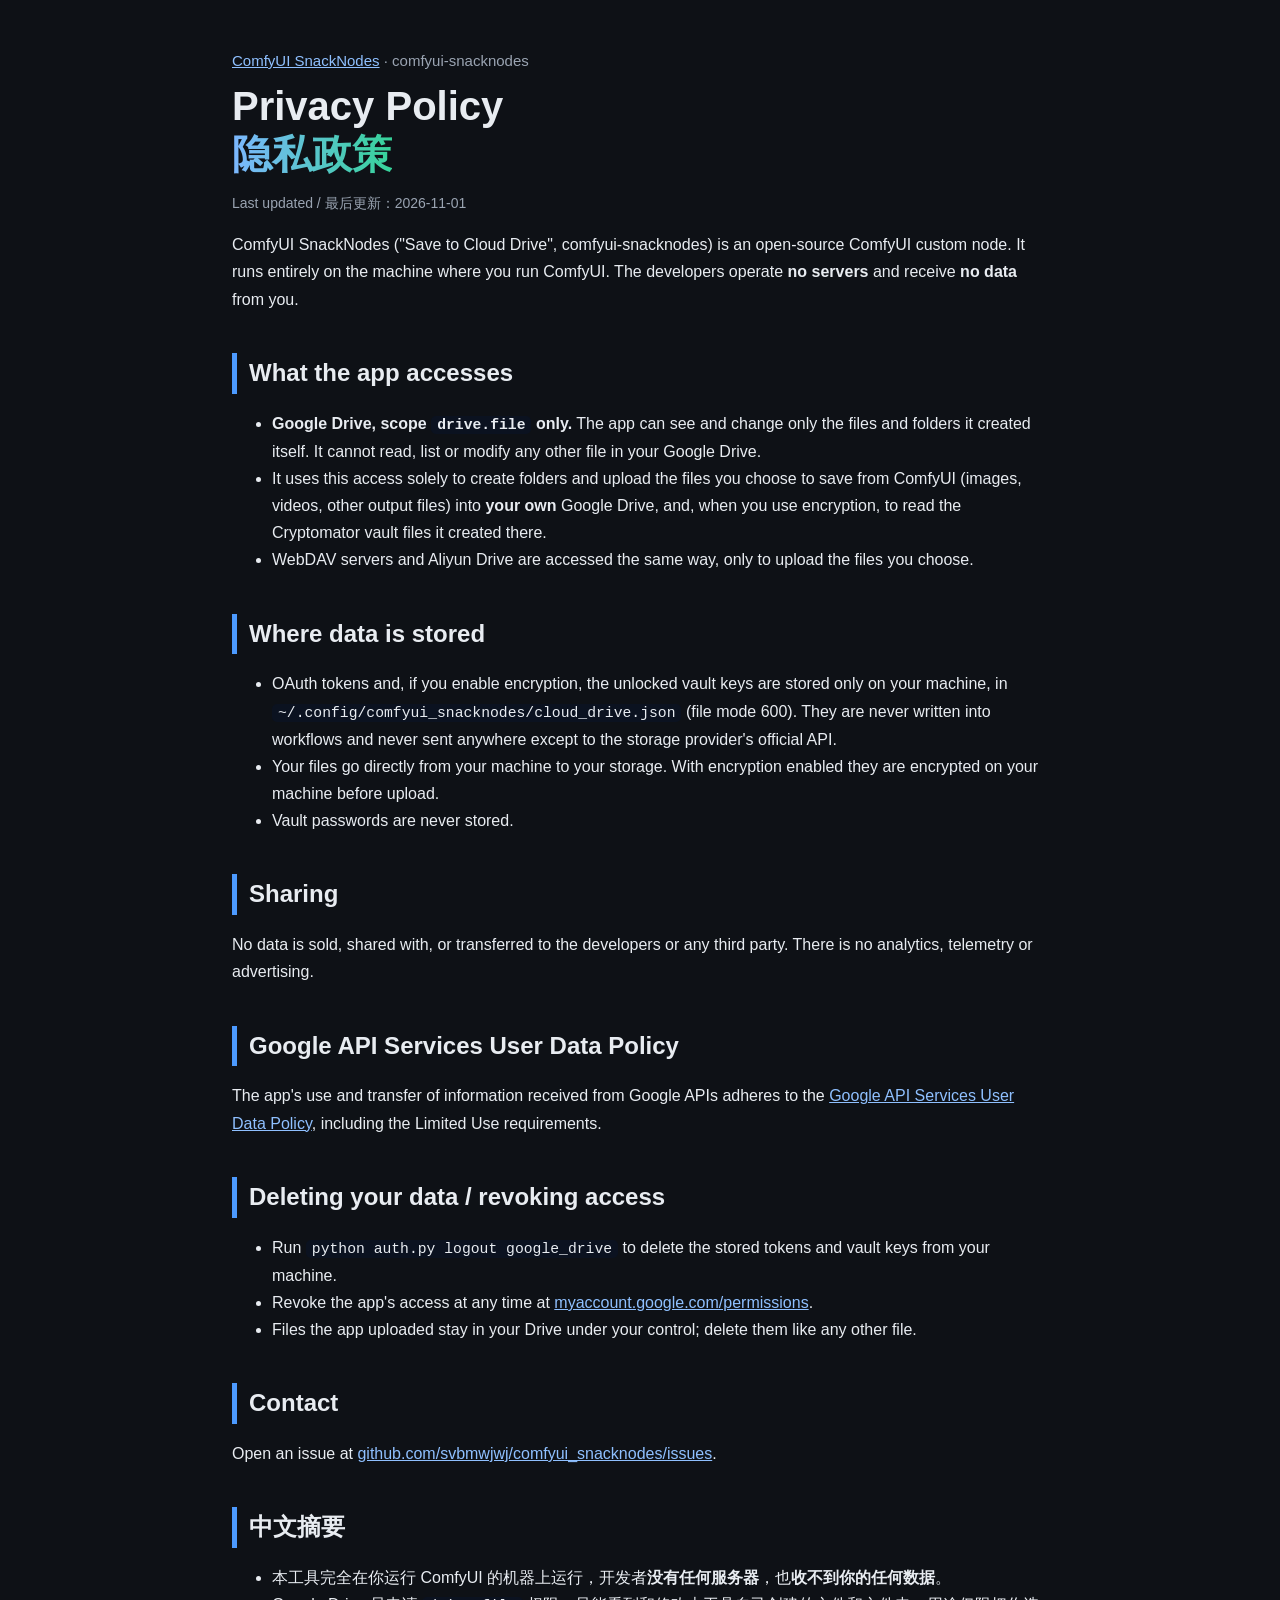
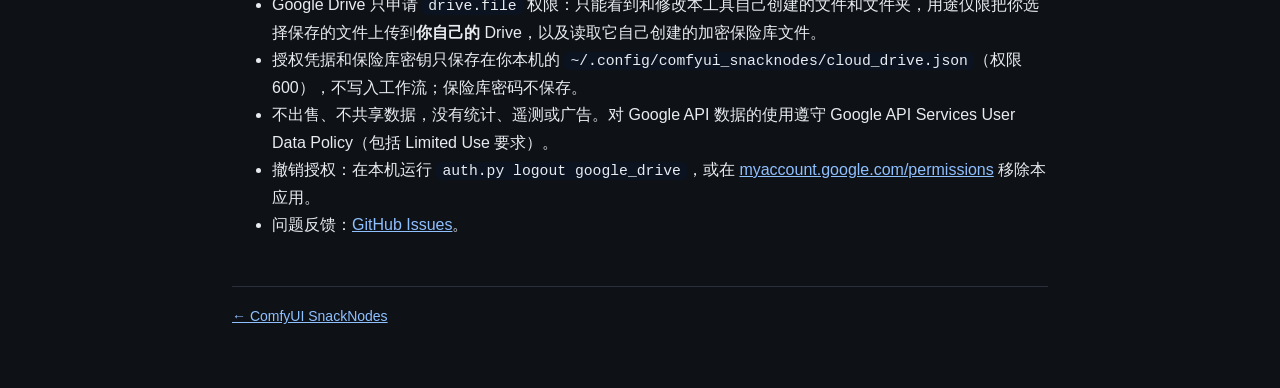
==== docs/privacy.html @ 44e05dbb "Project homepage and privacy page for GitHub Pages (snacknodes.linksluckytime.com) Google's brand ve" ====
<!DOCTYPE html>
<html lang="en">
<head>
<meta charset="utf-8">
<meta name="viewport" content="width=device-width, initial-scale=1">
<title>Privacy Policy / 隐私政策 · ComfyUI SnackNodes</title>
<link rel="stylesheet" href="assets/style.css">
</head>
<body><main>

<header>
  <div class="tag"><a href="./">ComfyUI SnackNodes</a> · comfyui-snacknodes</div>
  <h1>Privacy Policy<br><span>隐私政策</span></h1>
  <p class="lang">Last updated / 最后更新：2026-11-01</p>
</header>

<p>ComfyUI SnackNodes ("Save to Cloud Drive", comfyui-snacknodes) is an open-source ComfyUI custom node.
It runs entirely on the machine where you run ComfyUI. The developers operate <strong>no servers</strong> and receive <strong>no data</strong> from you.</p>

<h2>What the app accesses</h2>
<ul>
  <li><strong>Google Drive, scope <code>drive.file</code> only.</strong> The app can see and change only the files and folders it created itself. It cannot read, list or modify any other file in your Google Drive.</li>
  <li>It uses this access solely to create folders and upload the files you choose to save from ComfyUI (images, videos, other output files) into <strong>your own</strong> Google Drive, and, when you use encryption, to read the Cryptomator vault files it created there.</li>
  <li>WebDAV servers and Aliyun Drive are accessed the same way, only to upload the files you choose.</li>
</ul>

<h2>Where data is stored</h2>
<ul>
  <li>OAuth tokens and, if you enable encryption, the unlocked vault keys are stored only on your machine, in <code>~/.config/comfyui_snacknodes/cloud_drive.json</code> (file mode 600). They are never written into workflows and never sent anywhere except to the storage provider's official API.</li>
  <li>Your files go directly from your machine to your storage. With encryption enabled they are encrypted on your machine before upload.</li>
  <li>Vault passwords are never stored.</li>
</ul>

<h2>Sharing</h2>
<p>No data is sold, shared with, or transferred to the developers or any third party. There is no analytics, telemetry or advertising.</p>

<h2>Google API Services User Data Policy</h2>
<p>The app's use and transfer of information received from Google APIs adheres to the
<a href="https://developers.google.com/terms/api-services-user-data-policy">Google API Services User Data Policy</a>, including the Limited Use requirements.</p>

<h2>Deleting your data / revoking access</h2>
<ul>
  <li>Run <code>python auth.py logout google_drive</code> to delete the stored tokens and vault keys from your machine.</li>
  <li>Revoke the app's access at any time at <a href="https://myaccount.google.com/permissions">myaccount.google.com/permissions</a>.</li>
  <li>Files the app uploaded stay in your Drive under your control; delete them like any other file.</li>
</ul>

<h2>Contact</h2>
<p>Open an issue at <a href="https://github.com/svbmwjwj/comfyui_snacknodes/issues">github.com/svbmwjwj/comfyui_snacknodes/issues</a>.</p>

<h2>中文摘要</h2>
<ul>
  <li>本工具完全在你运行 ComfyUI 的机器上运行，开发者<strong>没有任何服务器</strong>，也<strong>收不到你的任何数据</strong>。</li>
  <li>Google Drive 只申请 <code>drive.file</code> 权限：只能看到和修改本工具自己创建的文件和文件夹，用途仅限把你选择保存的文件上传到<strong>你自己的</strong> Drive，以及读取它自己创建的加密保险库文件。</li>
  <li>授权凭据和保险库密钥只保存在你本机的 <code>~/.config/comfyui_snacknodes/cloud_drive.json</code>（权限 600），不写入工作流；保险库密码不保存。</li>
  <li>不出售、不共享数据，没有统计、遥测或广告。对 Google API 数据的使用遵守 Google API Services User Data Policy（包括 Limited Use 要求）。</li>
  <li>撤销授权：在本机运行 <code>auth.py logout google_drive</code>，或在 <a href="https://myaccount.google.com/permissions">myaccount.google.com/permissions</a> 移除本应用。</li>
  <li>问题反馈：<a href="https://github.com/svbmwjwj/comfyui_snacknodes/issues">GitHub Issues</a>。</li>
</ul>

<footer><a href="./">← ComfyUI SnackNodes</a></footer>
</main></body>
</html>
---- docs/assets/style.css ----
:root { --bg:#0e1116; --panel:#161b22; --line:#2a313c; --text:#e8ecf1; --muted:#9aa4b2; --accent:#4c9aff; --green:#36d399; }
* { box-sizing: border-box; }
body { margin: 0; background: var(--bg); color: var(--text); line-height: 1.7;
       font-family: -apple-system, BlinkMacSystemFont, "Segoe UI", "PingFang SC", "Noto Sans SC", "Microsoft YaHei", sans-serif; }
main { max-width: 860px; margin: 0 auto; padding: 48px 22px 64px; }
a { color: #8fc0ff; }
header .tag { color: var(--muted); font-size: 15px; }
h1 { font-size: 40px; line-height: 1.2; margin: 8px 0 12px; }
h1 span { background: linear-gradient(90deg,#7cb7ff,#36d399); -webkit-background-clip: text; background-clip: text; color: transparent; }
h2 { font-size: 24px; margin: 40px 0 12px; border-left: 5px solid var(--accent); padding-left: 12px; }
h3 { font-size: 18px; margin: 22px 0 6px; }
.lead { font-size: 19px; color: #c9d1db; }
.grid { display: grid; grid-template-columns: repeat(auto-fit, minmax(240px, 1fr)); gap: 14px; }
.card { background: var(--panel); border: 1px solid var(--line); border-radius: 14px; padding: 16px 18px; }
.card b { display: block; margin-bottom: 4px; }
.card p { margin: 0; color: var(--muted); font-size: 15px; }
img.shot { width: 100%; border-radius: 12px; border: 1px solid var(--line); }
pre, code { font-family: ui-monospace, "JetBrains Mono", Menlo, Consolas, monospace; }
pre { background: #0b1220; border: 1px solid #1f2a3a; border-radius: 10px; padding: 14px 16px; overflow-x: auto; font-size: 14px; }
code { background: #0b1220; padding: 1px 6px; border-radius: 5px; font-size: 0.92em; }
.btns a { display: inline-block; margin: 6px 10px 0 0; padding: 9px 16px; border-radius: 10px; text-decoration: none;
          background: var(--accent); color: #fff; font-weight: 600; }
.btns a.alt { background: var(--panel); border: 1px solid var(--line); color: var(--text); }
footer { margin-top: 48px; padding-top: 18px; border-top: 1px solid var(--line); color: var(--muted); font-size: 14px; }
.lang { color: var(--muted); font-size: 14px; }
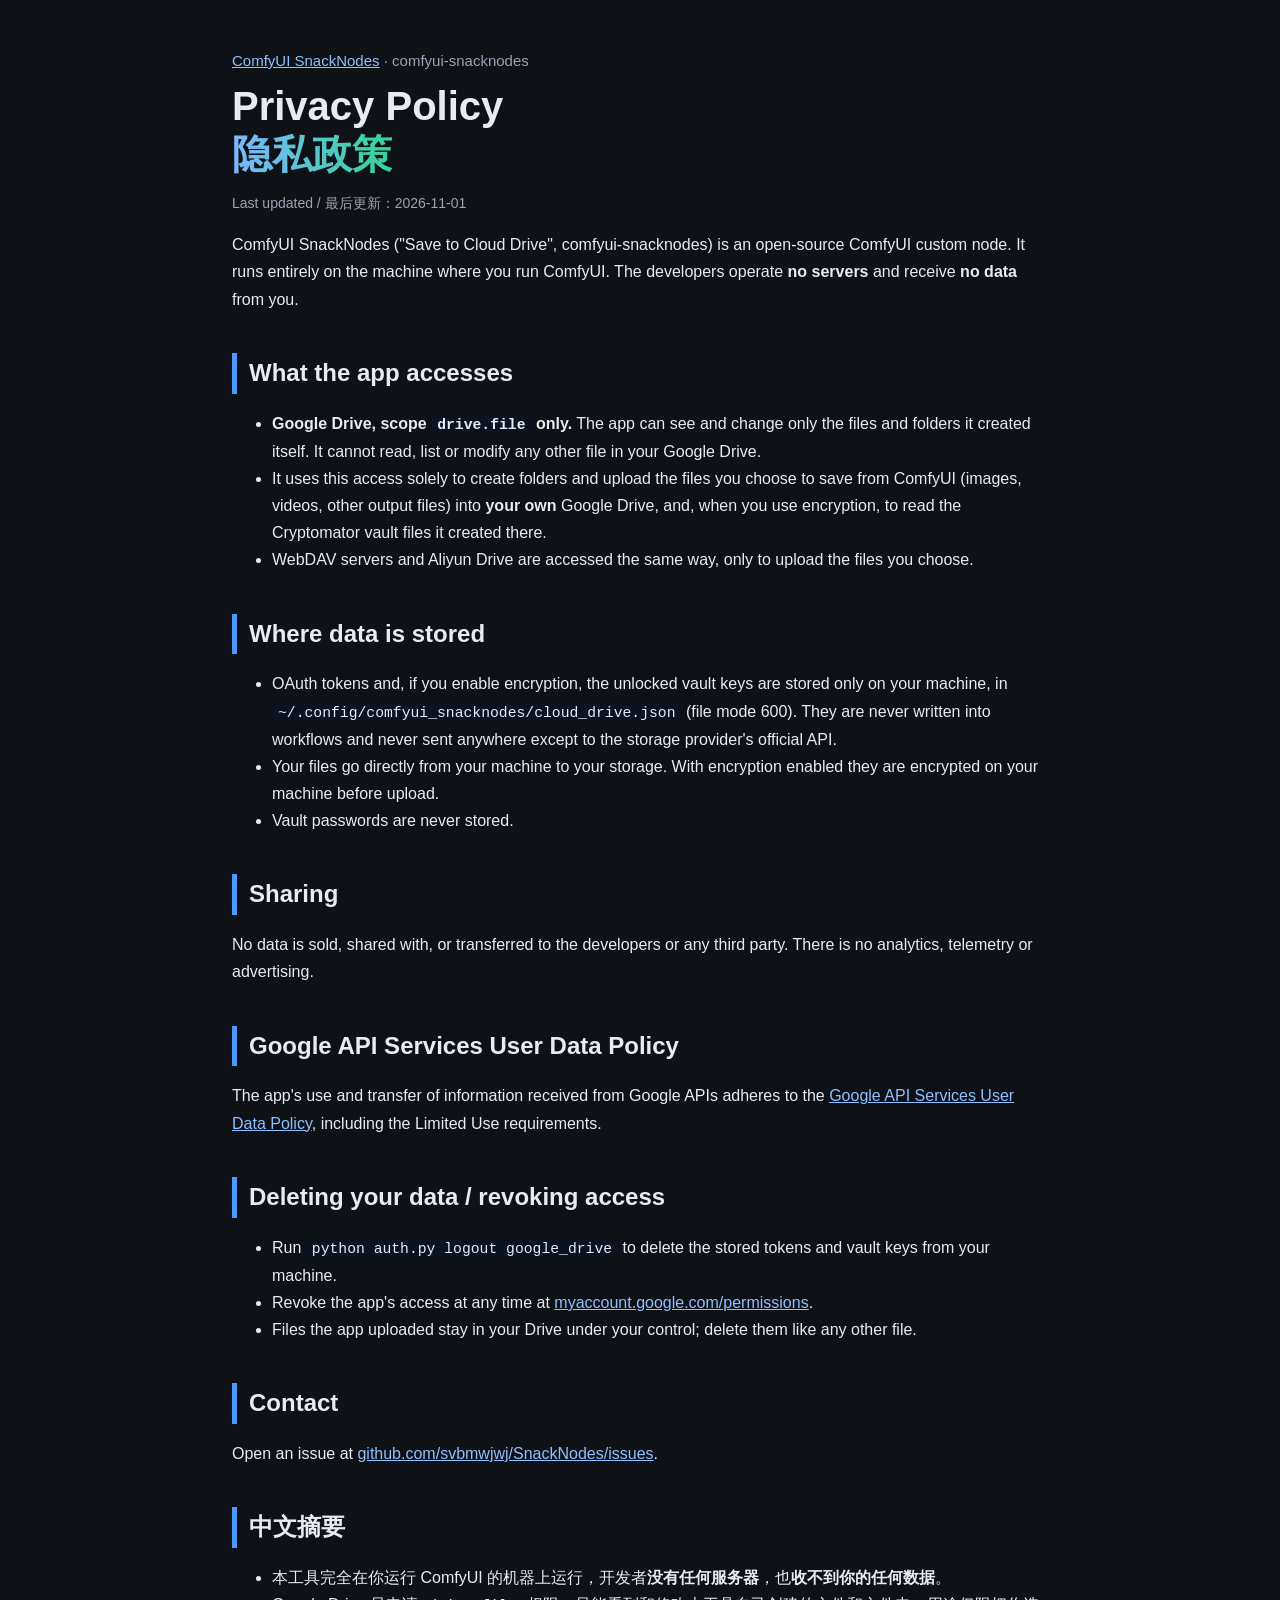
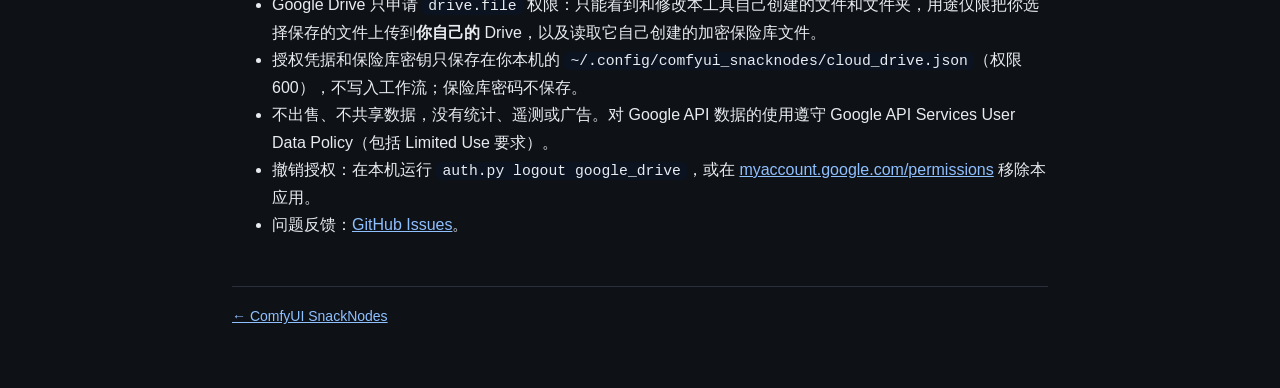
==== commit ab2e95b0: "Point links at the renamed GitHub repository svbmwjwj/SnackNodes Co-Authored-By: Claude Opus 5.5 <no" ====
--- a/docs/privacy.html
+++ b/docs/privacy.html
@@ -46,7 +46,7 @@
 </ul>
 
 <h2>Contact</h2>
-<p>Open an issue at <a href="https://github.com/svbmwjwj/comfyui_snacknodes/issues">github.com/svbmwjwj/comfyui_snacknodes/issues</a>.</p>
+<p>Open an issue at <a href="https://github.com/svbmwjwj/SnackNodes/issues">github.com/svbmwjwj/SnackNodes/issues</a>.</p>
 
 <h2>中文摘要</h2>
 <ul>
@@ -55,7 +55,7 @@
   <li>授权凭据和保险库密钥只保存在你本机的 <code>~/.config/comfyui_snacknodes/cloud_drive.json</code>（权限 600），不写入工作流；保险库密码不保存。</li>
   <li>不出售、不共享数据，没有统计、遥测或广告。对 Google API 数据的使用遵守 Google API Services User Data Policy（包括 Limited Use 要求）。</li>
   <li>撤销授权：在本机运行 <code>auth.py logout google_drive</code>，或在 <a href="https://myaccount.google.com/permissions">myaccount.google.com/permissions</a> 移除本应用。</li>
-  <li>问题反馈：<a href="https://github.com/svbmwjwj/comfyui_snacknodes/issues">GitHub Issues</a>。</li>
+  <li>问题反馈：<a href="https://github.com/svbmwjwj/SnackNodes/issues">GitHub Issues</a>。</li>
 </ul>
 
 <footer><a href="./">← ComfyUI SnackNodes</a></footer>
